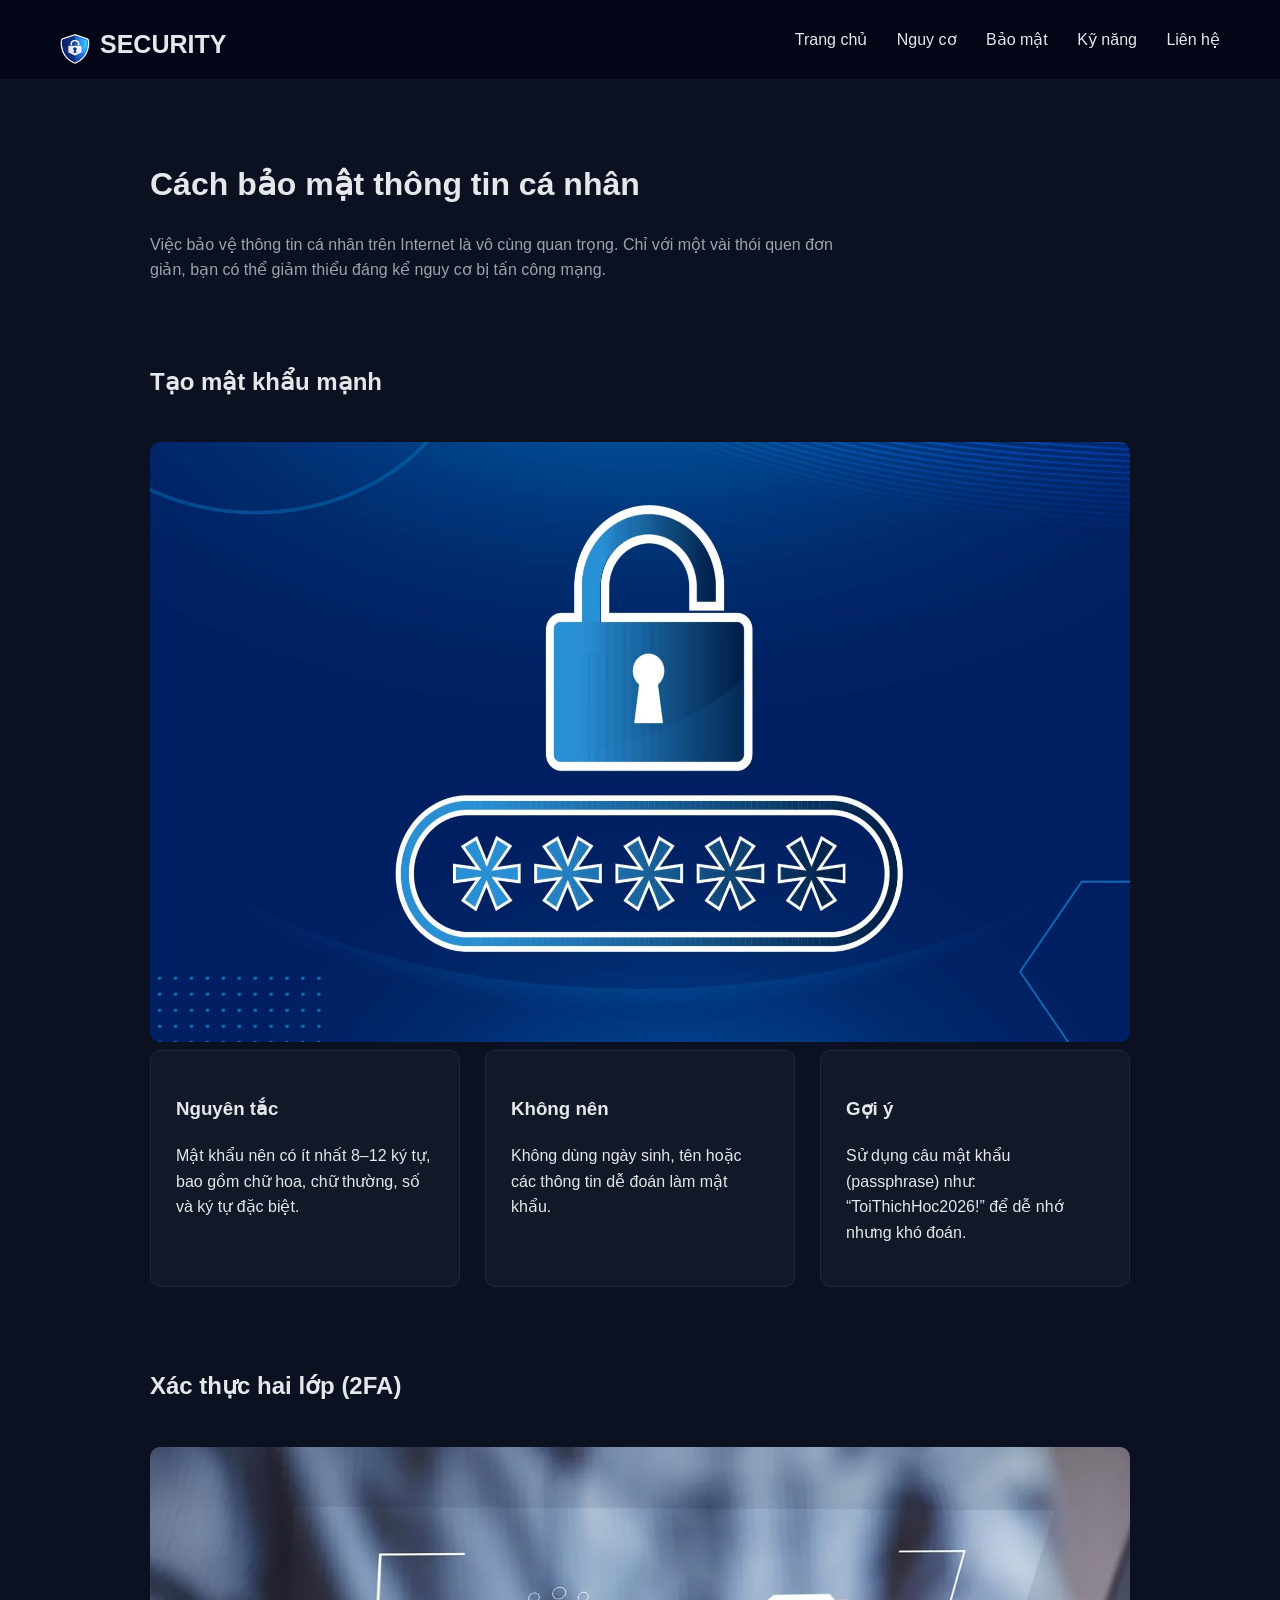
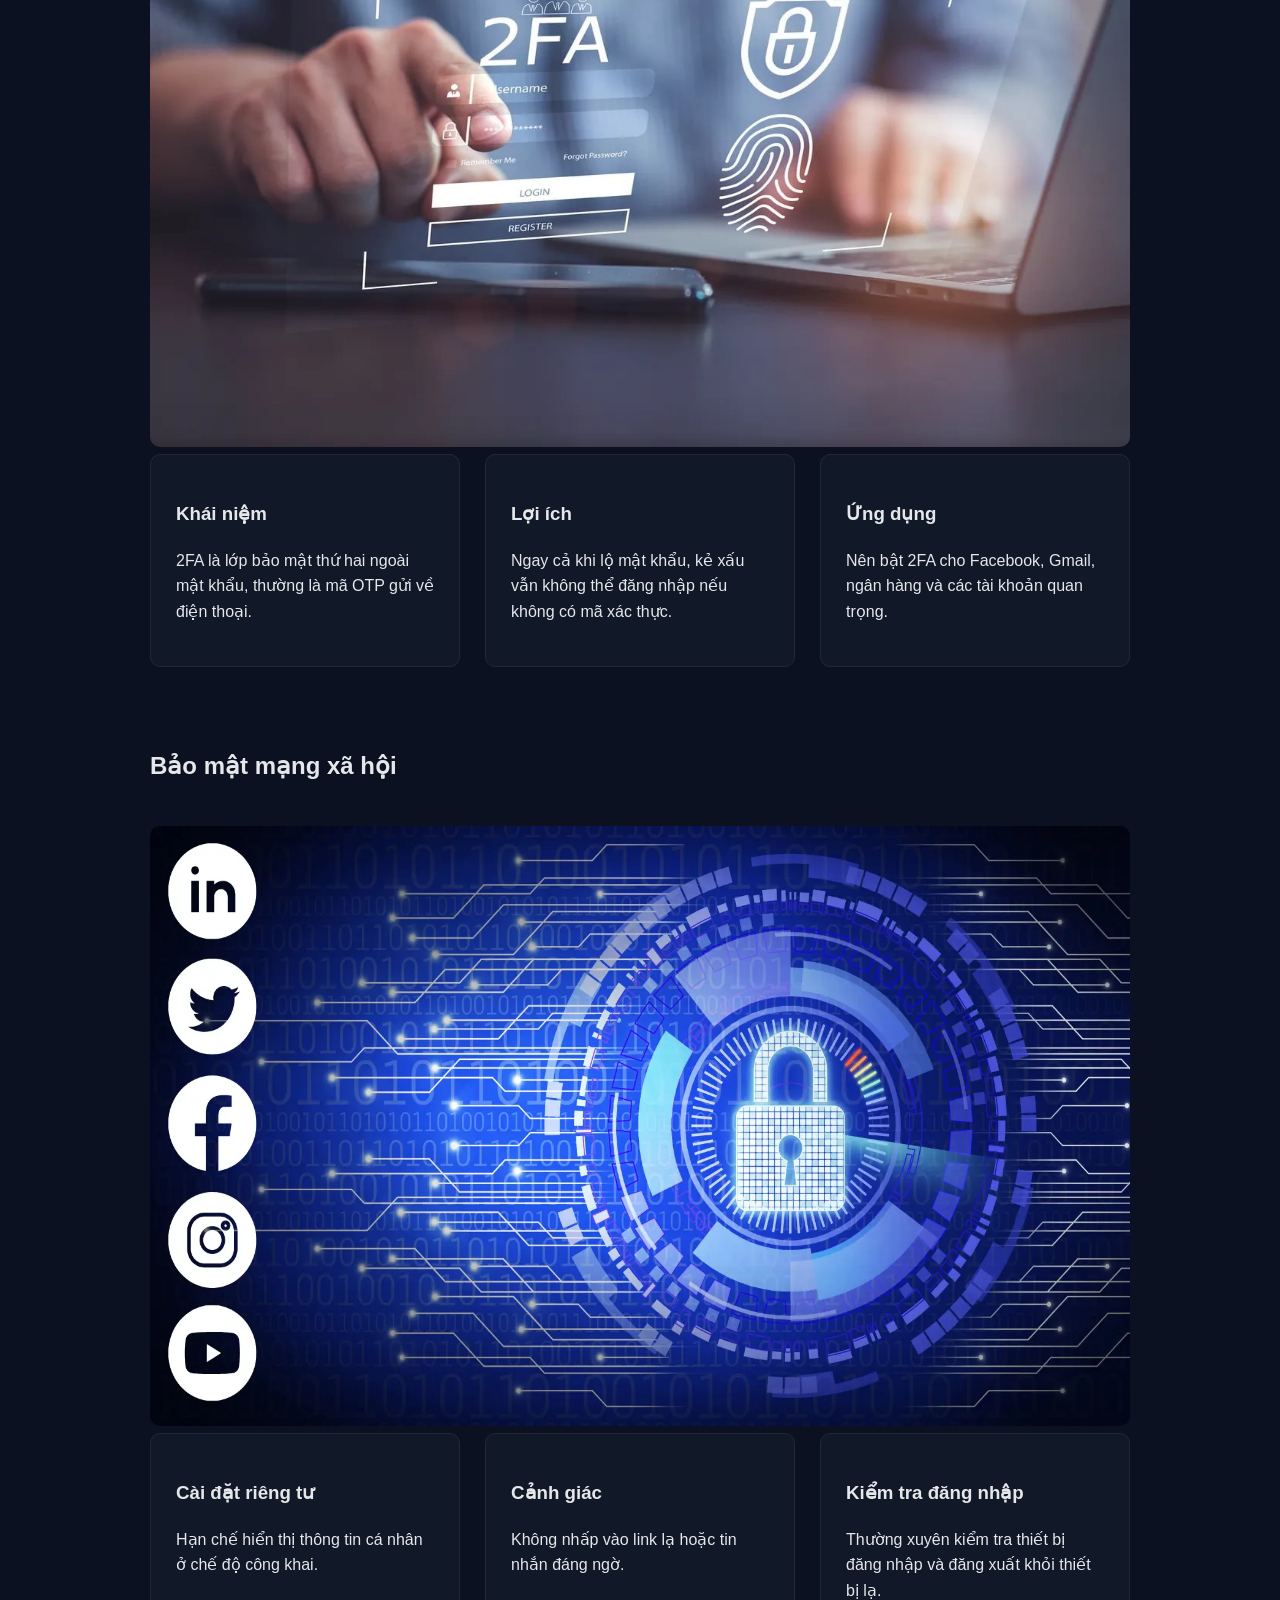
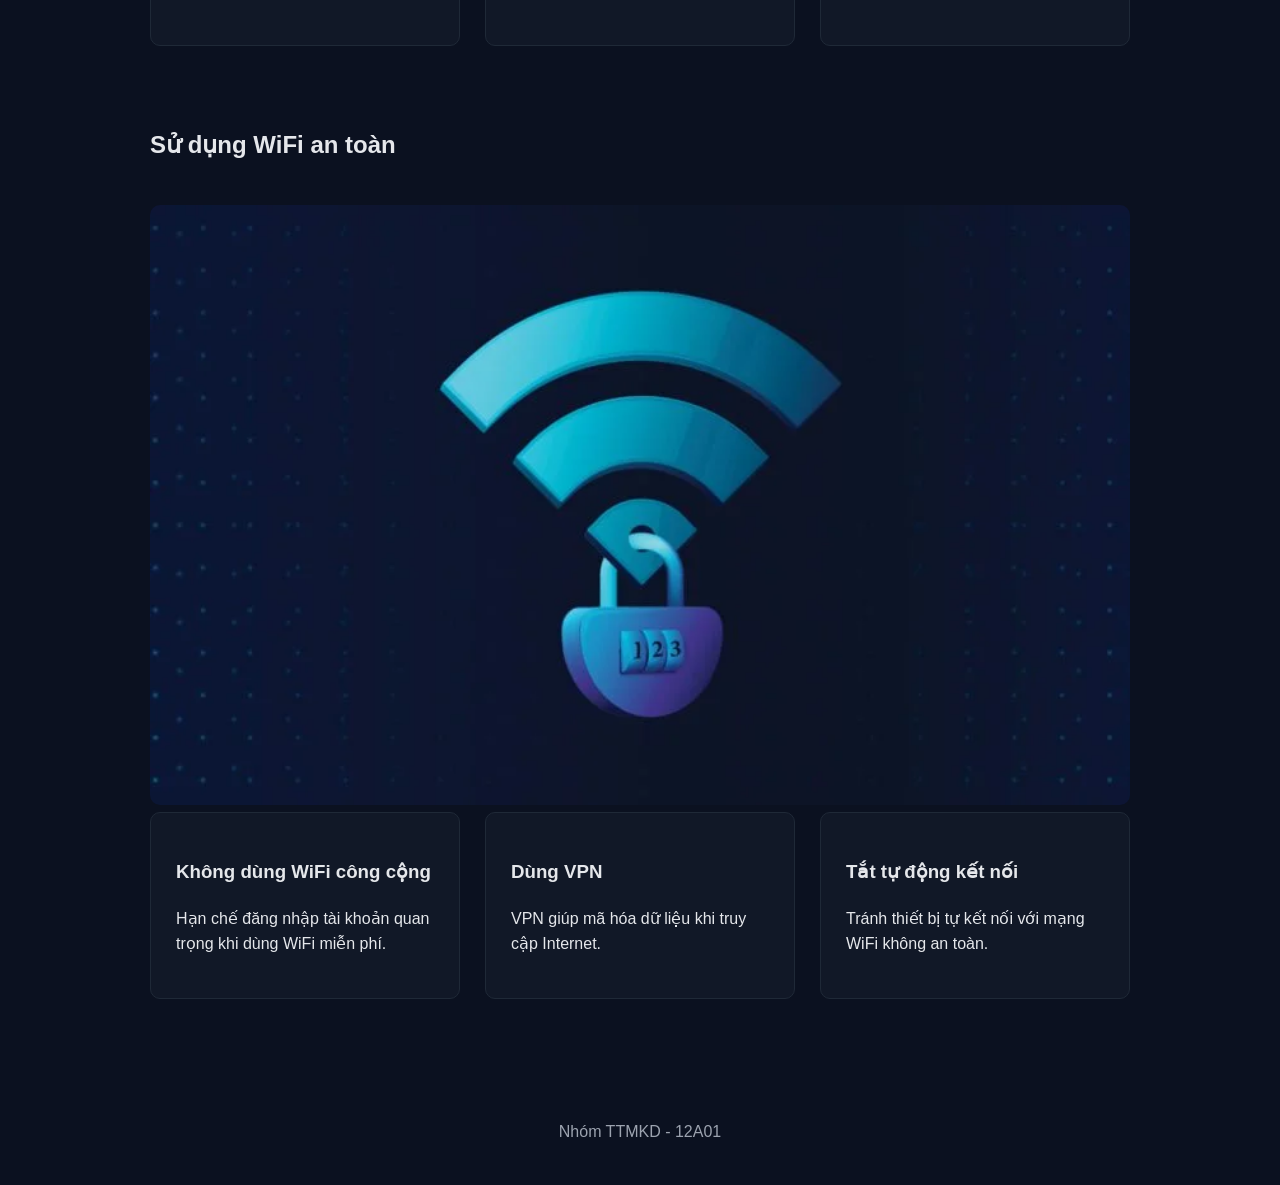
==== baomat.html @ 23eba14c "Update baomat.html" ====
<!DOCTYPE html>
<html lang="vi">
<head>
<meta charset="UTF-8">
<title>Bảo mật thông tin</title>
<link rel="stylesheet" href="style.css">
<link rel="icon" href="logo.png">
<meta name="viewport" content="width=device-width, initial-scale=1.0">
</head>

<body>

<nav>
<div class="logo">
  <img src="logo.png">
  <span>SECURITY</span>
</div>

<div class="menu">
<a href="index.html">Trang chủ</a>
<a href="nguyco.html">Nguy cơ</a>
<a href="baomat.html">Bảo mật</a>
<a href="kynang.html">Kỹ năng</a>
<a href="lienhe.html">Liên hệ</a>
</div>
</nav>

<div class="section">

<h1>Cách bảo mật thông tin cá nhân</h1>

<p style="color:var(--muted); max-width:700px;">
Việc bảo vệ thông tin cá nhân trên Internet là vô cùng quan trọng. 
Chỉ với một vài thói quen đơn giản, bạn có thể giảm thiểu đáng kể nguy cơ bị tấn công mạng.
</p>


</div>

<!-- MẬT KHẨU -->
<div class="section">

<h2>Tạo mật khẩu mạnh</h2>

<img src="strongpass.jpg" alt="strongpass">

<div class="grid">

<div class="card">
<h3>Nguyên tắc</h3>
<p>
Mật khẩu nên có ít nhất 8–12 ký tự, bao gồm chữ hoa, chữ thường, số và ký tự đặc biệt.
</p>
</div>

<div class="card">
<h3>Không nên</h3>
<p>
Không dùng ngày sinh, tên hoặc các thông tin dễ đoán làm mật khẩu.
</p>
</div>

<div class="card">
<h3>Gợi ý</h3>
<p>
Sử dụng câu mật khẩu (passphrase) như: “ToiThichHoc2026!” để dễ nhớ nhưng khó đoán.
</p>
</div>

</div>
</div>

<!-- 2FA -->
<div class="section">

<h2>Xác thực hai lớp (2FA)</h2>

<img src="2FA.webp">

<div class="grid">

<div class="card">
<h3>Khái niệm</h3>
<p>
2FA là lớp bảo mật thứ hai ngoài mật khẩu, thường là mã OTP gửi về điện thoại.
</p>
</div>

<div class="card">
<h3>Lợi ích</h3>
<p>
Ngay cả khi lộ mật khẩu, kẻ xấu vẫn không thể đăng nhập nếu không có mã xác thực.
</p>
</div>

<div class="card">
<h3>Ứng dụng</h3>
<p>
Nên bật 2FA cho Facebook, Gmail, ngân hàng và các tài khoản quan trọng.
</p>
</div>

</div>
</div>

<!-- MXH -->
<div class="section">

<h2>Bảo mật mạng xã hội</h2>

<img src="socialsecure.webp">

<div class="grid">

<div class="card">
<h3>Cài đặt riêng tư</h3>
<p>
Hạn chế hiển thị thông tin cá nhân ở chế độ công khai.
</p>
</div>

<div class="card">
<h3>Cảnh giác</h3>
<p>
Không nhấp vào link lạ hoặc tin nhắn đáng ngờ.
</p>
</div>

<div class="card">
<h3>Kiểm tra đăng nhập</h3>
<p>
Thường xuyên kiểm tra thiết bị đăng nhập và đăng xuất khỏi thiết bị lạ.
</p>
</div>

</div>
</div>

<!-- WIFI -->
<div class="section">

<h2>Sử dụng WiFi an toàn</h2>

<img src="safewifi.webp">

<div class="grid">

<div class="card">
<h3>Không dùng WiFi công cộng</h3>
<p>
Hạn chế đăng nhập tài khoản quan trọng khi dùng WiFi miễn phí.
</p>
</div>

<div class="card">
<h3>Dùng VPN</h3>
<p>
VPN giúp mã hóa dữ liệu khi truy cập Internet.
</p>
</div>

<div class="card">
<h3>Tắt tự động kết nối</h3>
<p>
Tránh thiết bị tự kết nối với mạng WiFi không an toàn.
</p>
</div>

</div>
</div>

<footer>
Nhóm TTMKD - 12A01 <br>
</footer>

<script>
const cards = document.querySelectorAll('.card');

window.addEventListener('scroll', ()=>{
  cards.forEach(card=>{
    if(card.getBoundingClientRect().top < window.innerHeight - 80){
      card.classList.add('show');
    }
  });
});
</script>

</body>
</html>
---- style.css ----
:root{
  --primary:#4f46e5;
  --accent:#22d3ee;
  --bg:#0b1120;
  --card:#111827;
  --text:#e5e7eb;
  --muted:#9ca3af;
}

*{box-sizing:border-box}

body{
  margin:0;
  font-family:Inter,Segoe UI,sans-serif;
  background:var(--bg);
  color:var(--text);
  line-height:1.6;
}

/* NAV */
nav{
  display:flex;
  justify-content:space-between;
  padding:20px 60px;
  background:#020617;
}

nav a{
  color:var(--text);
  text-decoration:none;
  margin-left:25px;
  position:relative;
}

/* underline đẹp */
nav a::after{
  content:'';
  position:absolute;
  bottom:-5px;
  left:0;
  width:0;
  height:2px;
  background:var(--accent);
  transition:.3s;
}

nav a:hover::after{
  width:100%;
}

/* HERO */
.hero{
  padding:120px 60px;
  max-width:1100px;
  margin:auto;
}

.hero h1{
  font-size:48px;
}

.hero p{
  color:var(--muted);
  max-width:600px;
}

/* BUTTON */
.btn{
  display:inline-block;
  margin-top:20px;
  padding:12px 24px;
  background:var(--primary);
  border-radius:6px;
  text-decoration:none;
  color:white;
  transition:.3s;
}

.btn:hover{
  background:var(--accent);
}

/* SECTION */
.section{
  max-width:1100px;
  margin:80px auto;
  padding:0 60px;
}

/* GRID */
.grid{
  display:grid;
  grid-template-columns:repeat(auto-fit,minmax(260px,1fr));
  gap:25px;
}

/* CARD */
.card{
  background:var(--card);
  padding:25px;
  border-radius:10px;
  border:1px solid #1f2937;
  transition:.4s;
  opacity:0;
  transform:translateY(30px);
}

.card.show{
  opacity:1;
  transform:translateY(0);
}

.card:hover{
  transform:translateY(-6px);
}

/* IMAGE */
img{
  width:100%;
  border-radius:10px;
  margin-top:21px;
  transition:.4s;
  height:600px;
}

img:hover{
  transform:scale(1.02);
}

/* FOOTER */
footer{
  text-align:center;
  padding:40px;
  color:var(--muted);
}
nav{
  display:flex;
  justify-content:space-between;
  align-items:center;
  padding:14px 60px;
  background:#020617;
}

/* LOGO */
.logo{
  display:flex;
  align-items:flex-end;
  gap:10px;
}

/* FIX LỆCH 100% */
.logo img{
  width:30px;
  height:30px;
  display:block;          /* 🔥 QUAN TRỌNG */
}

/* TEXT */
.logo span{
  font-size:25px;
  font-weight:700;
  line-height:40px;       /* 🔥 BẰNG HEIGHT IMG */
}

/* MENU */
.menu a{
  margin-left:25px;
}
.logo{
  transform:translateY(-1px);
}
video{
  border-radius:12px;
}
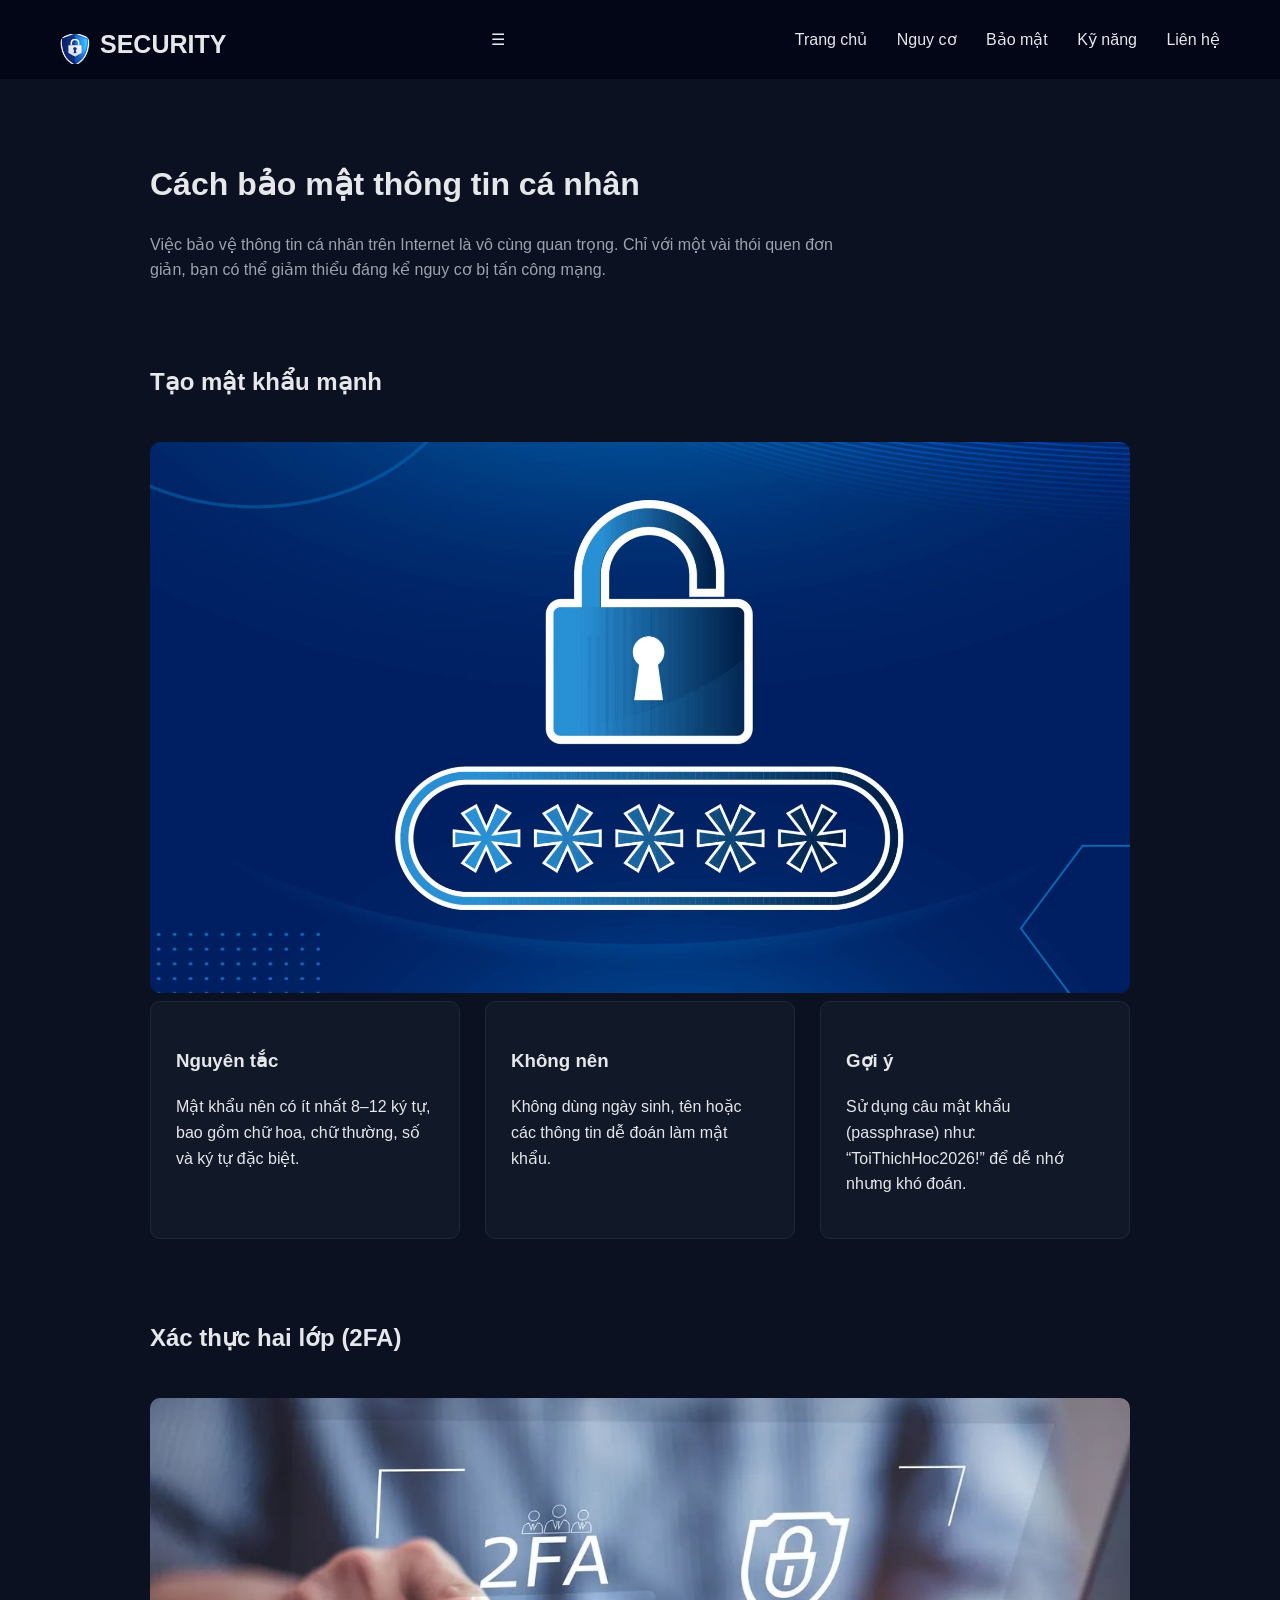
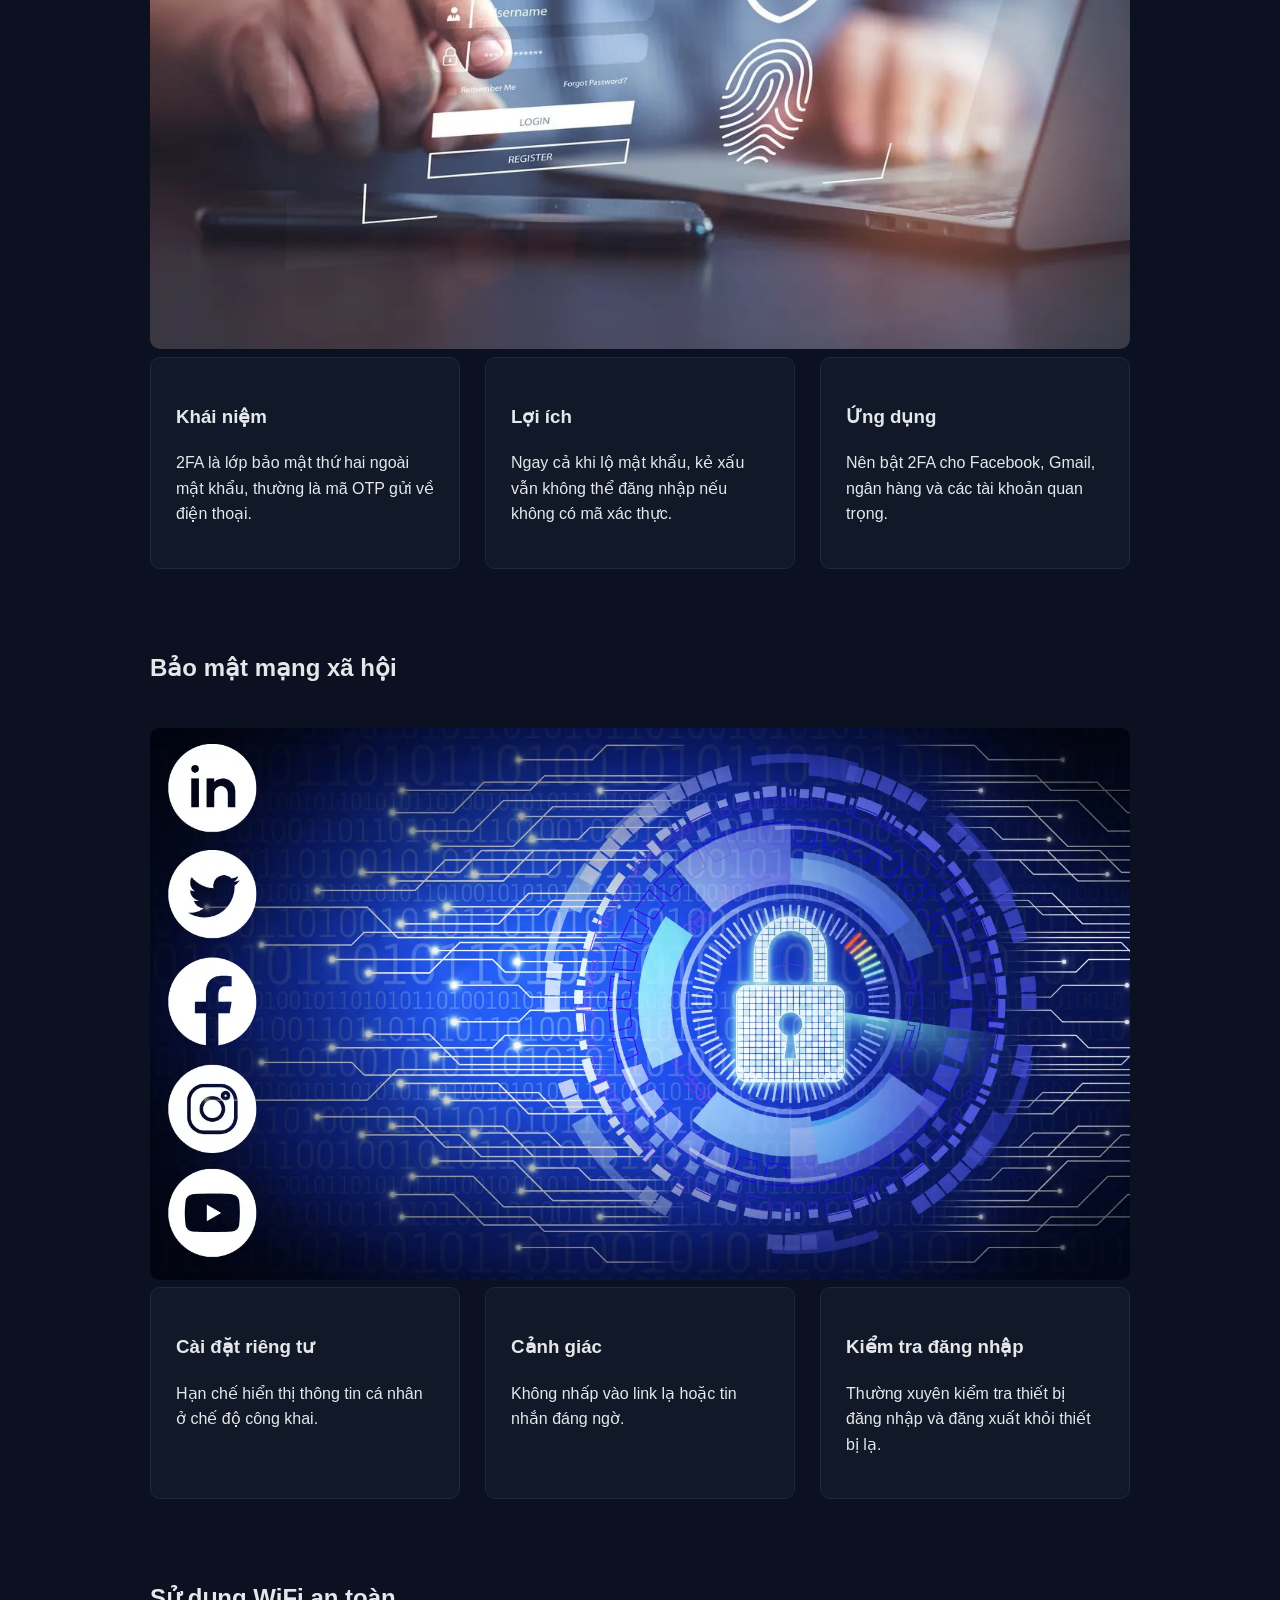
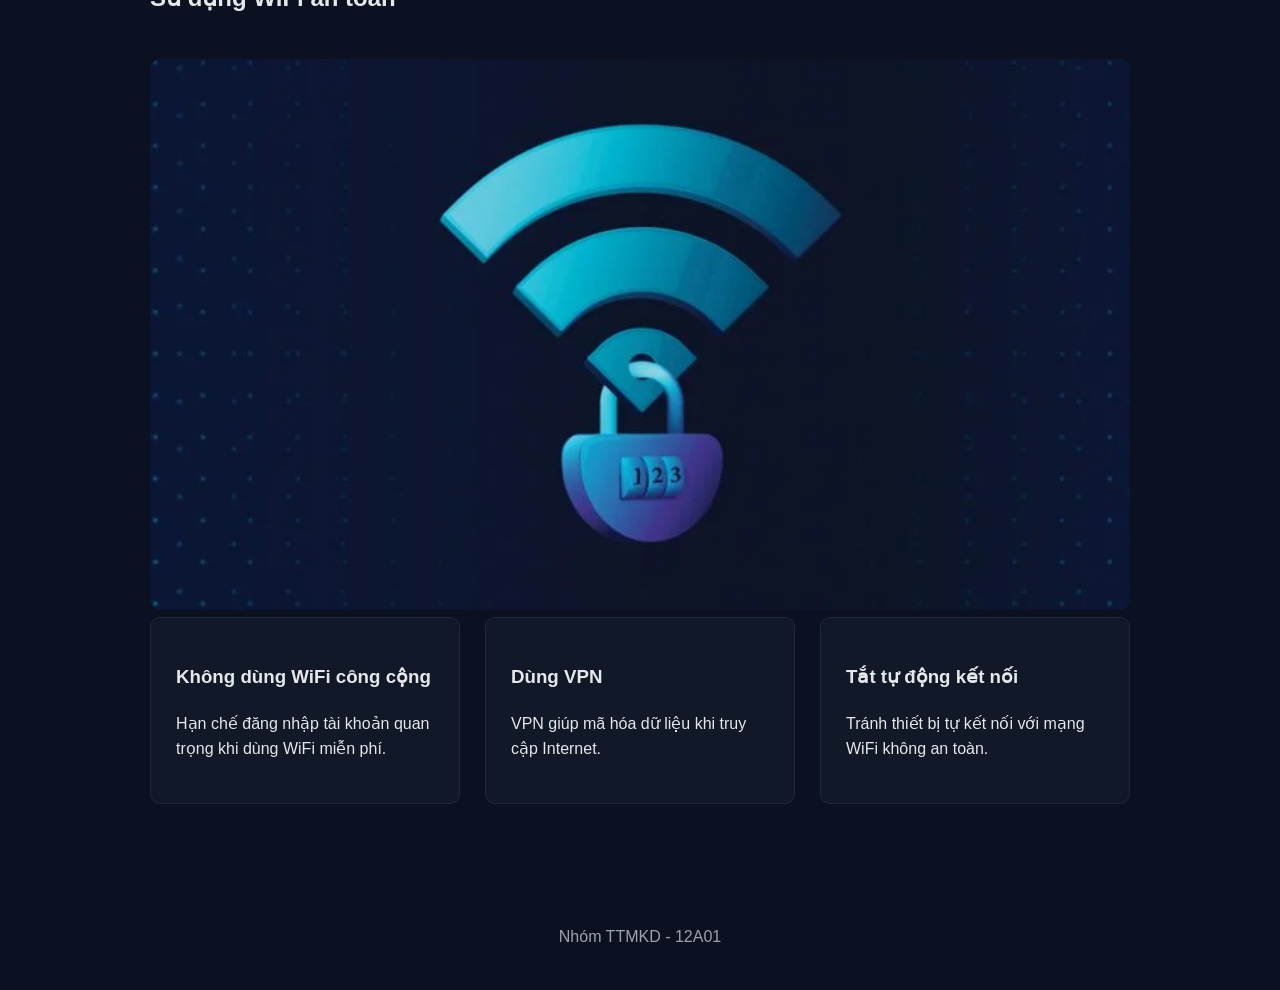
==== commit 4b751753: "Update baomat.html" ====
--- a/baomat.html
+++ b/baomat.html
@@ -16,7 +16,9 @@
   <span>SECURITY</span>
 </div>
 
-<div class="menu">
+<div class="hamburger" onclick="toggleMenu()">☰</div>
+
+<div class="menu" id="menu">
 <a href="index.html">Trang chủ</a>
 <a href="nguyco.html">Nguy cơ</a>
 <a href="baomat.html">Bảo mật</a>
--- a/style.css
+++ b/style.css
@@ -120,7 +120,9 @@
   border-radius:10px;
   margin-top:21px;
   transition:.4s;
-  height:600px;
+  height:auto;
+  object-fit:cover;
+  aspect-ratio:16/9; 
 }
 
 img:hover{
@@ -171,4 +173,53 @@
 }
 video{
   border-radius:12px;
-}+}
+/* ===== MOBILE ===== */
+@media (max-width: 768px){
+ .menu{
+    gap:8px;
+  }
+  nav{
+    flex-direction:column;
+    gap:10px;
+    padding:15px;
+  }
+
+  .menu{
+    display:flex;
+    flex-wrap:wrap;
+    justify-content:center;
+  }
+
+  .menu a{
+    margin:8px;
+    font-size:14px;
+  }
+
+  .hero{
+    padding:60px 20px;
+    text-align:center;
+  }
+
+  .hero h1{
+    font-size: clamp(28px, 5vw, 48px);
+  }
+
+  .section{
+    padding:0 20px;
+    margin:50px auto;
+  }
+
+  .grid{
+    grid-template-columns:1fr;
+  }
+
+  img{
+    height:auto;
+  }
+
+  video{
+    height:auto;
+  }
+}
+
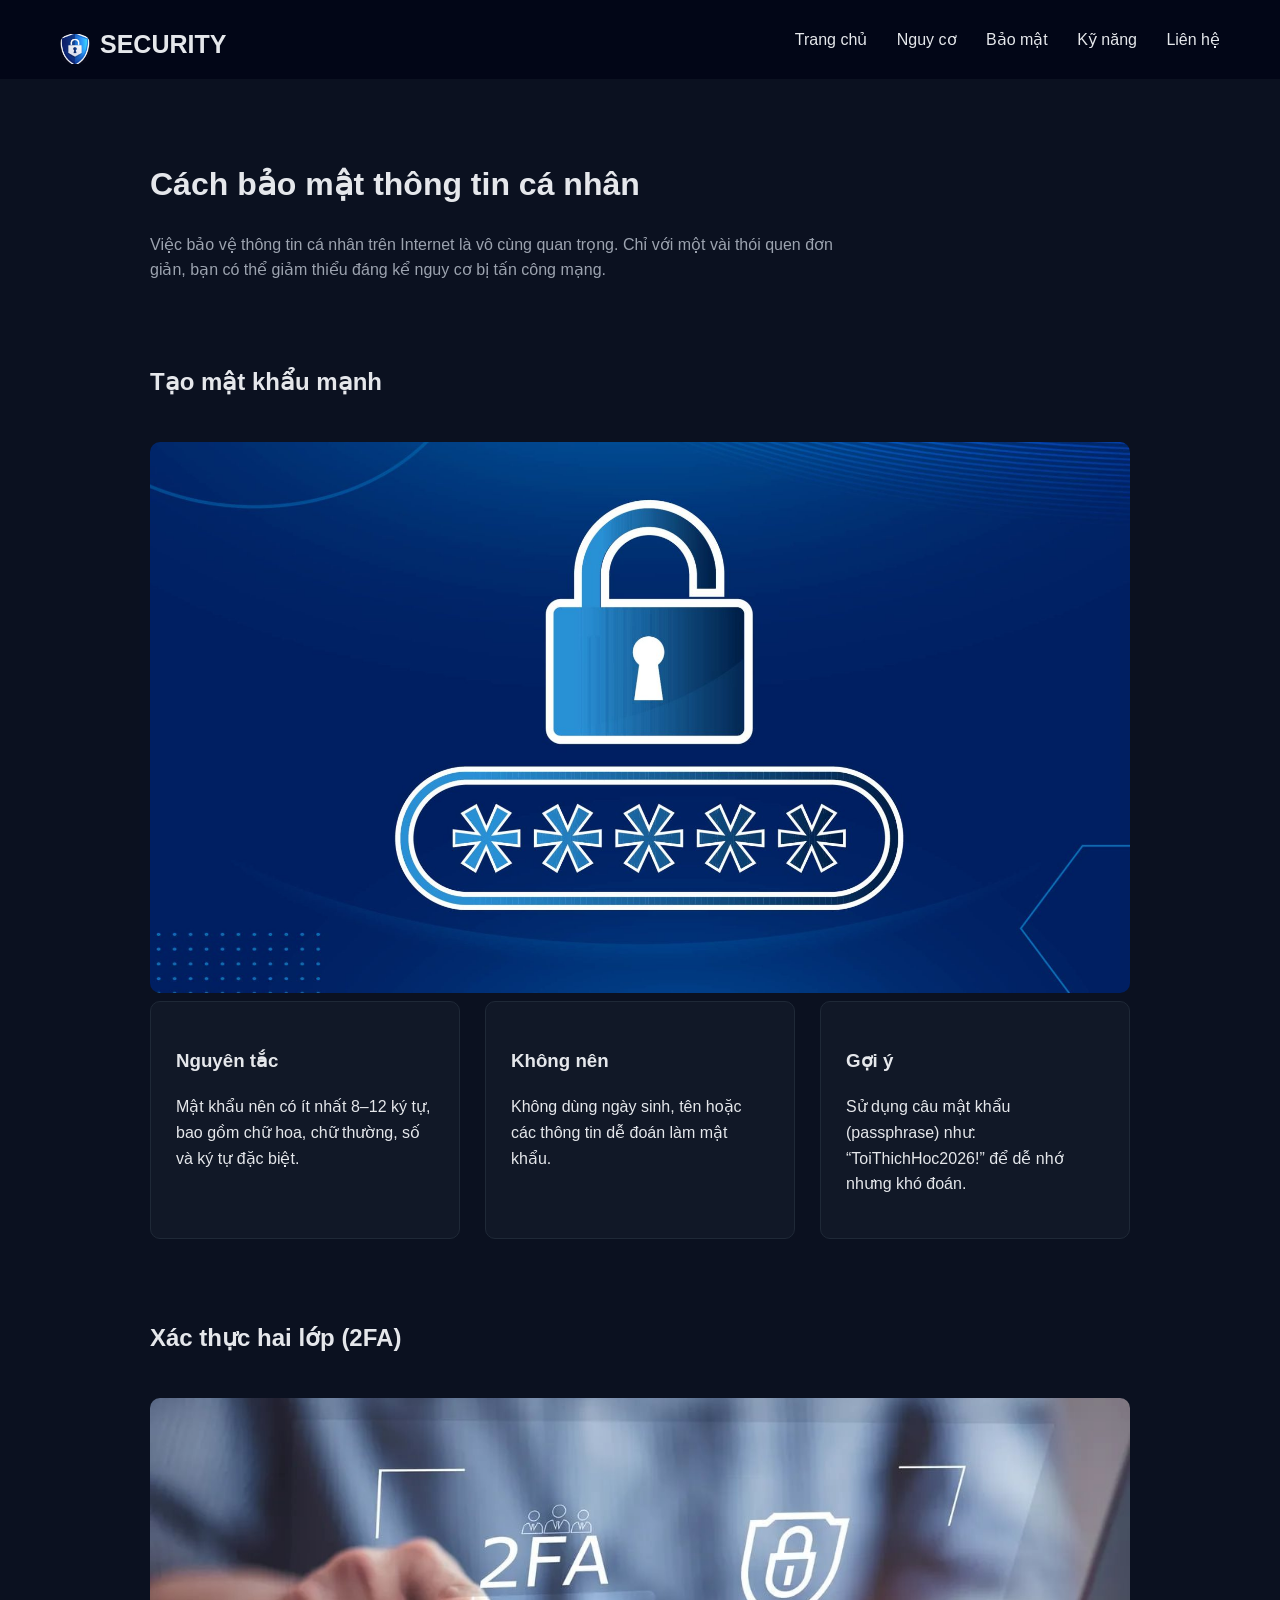
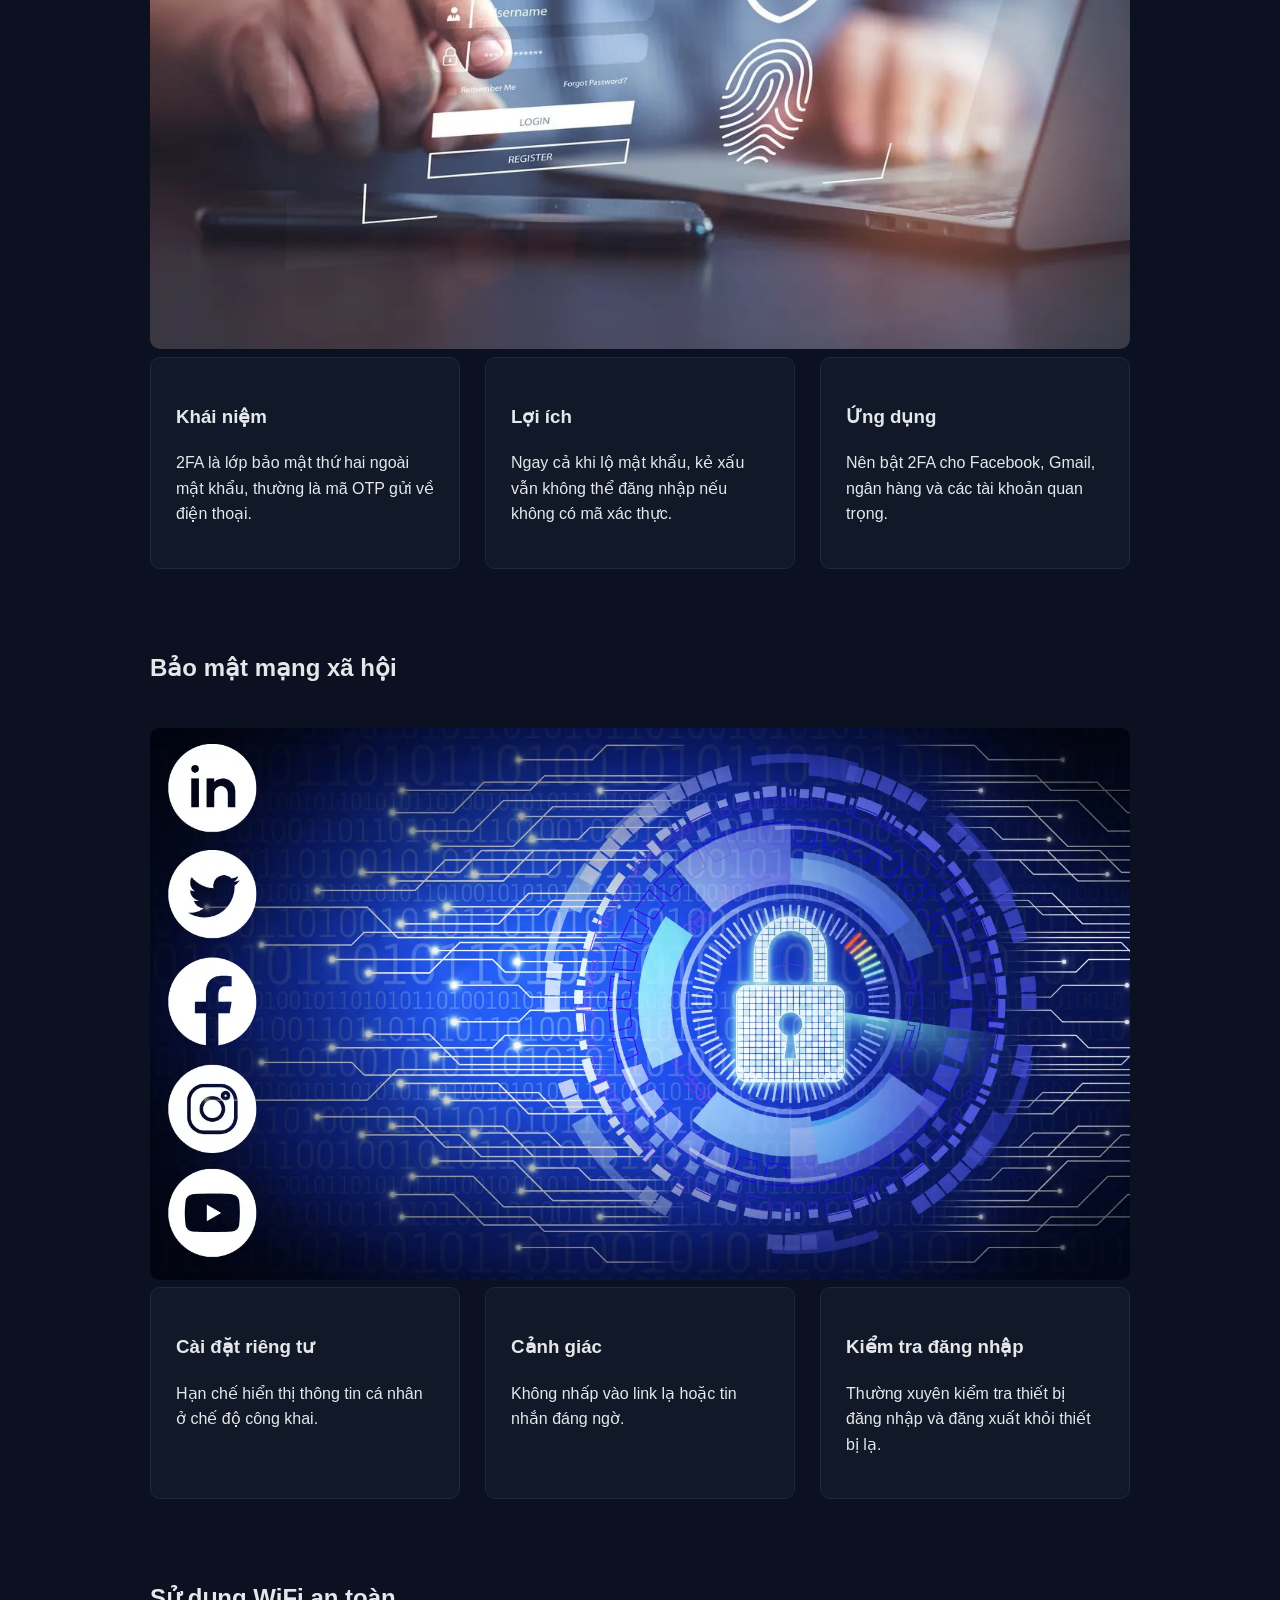
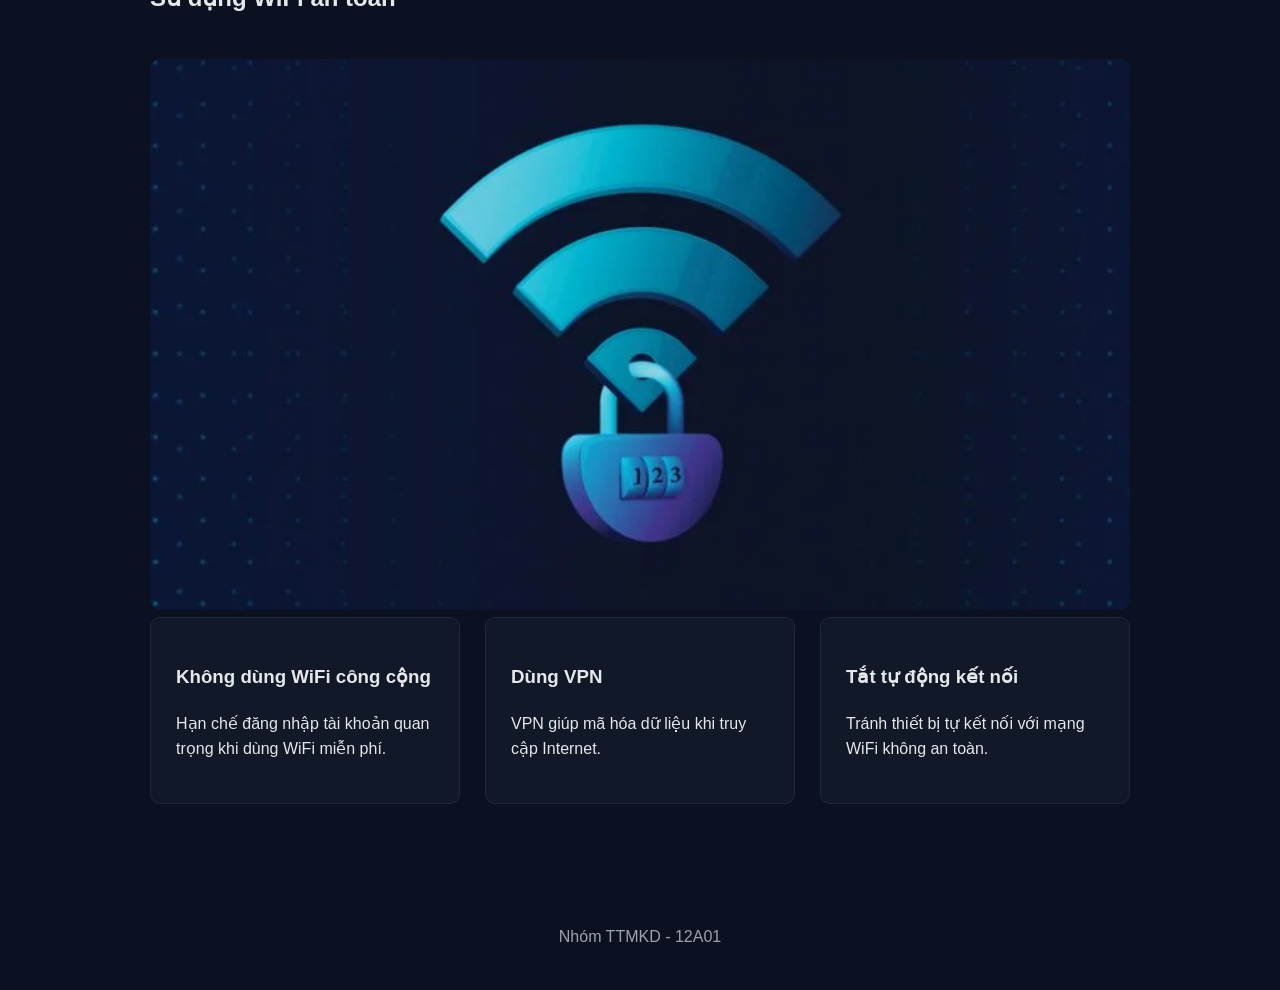
==== commit abb0d91e: "Update baomat.html" ====
--- a/baomat.html
+++ b/baomat.html
@@ -186,6 +186,10 @@
   });
 });
 </script>
-
+<script>
+function toggleMenu(){
+  document.getElementById("menu").classList.toggle("active");
+}
+</script>
 </body>
 </html>
--- a/style.css
+++ b/style.css
@@ -222,4 +222,43 @@
     height:auto;
   }
 }
-
+/* HAMBURGER */
+.hamburger{
+  display:none;
+  font-size:24px;
+  cursor:pointer;
+}
+
+/* MOBILE */
+@media (max-width:768px){
+
+  nav{
+    flex-direction:row;
+    justify-content:space-between;
+    align-items:center;
+  }
+
+  .hamburger{
+    display:block;
+  }
+
+  .menu{
+    position:absolute;
+    top:70px;
+    right:20px;
+    background:var(--card);
+    border-radius:10px;
+    padding:15px;
+    display:none;
+    flex-direction:column;
+    width:200px;
+  }
+
+  .menu a{
+    margin:10px 0;
+  }
+
+  .menu.active{
+    display:flex;
+  }
+}
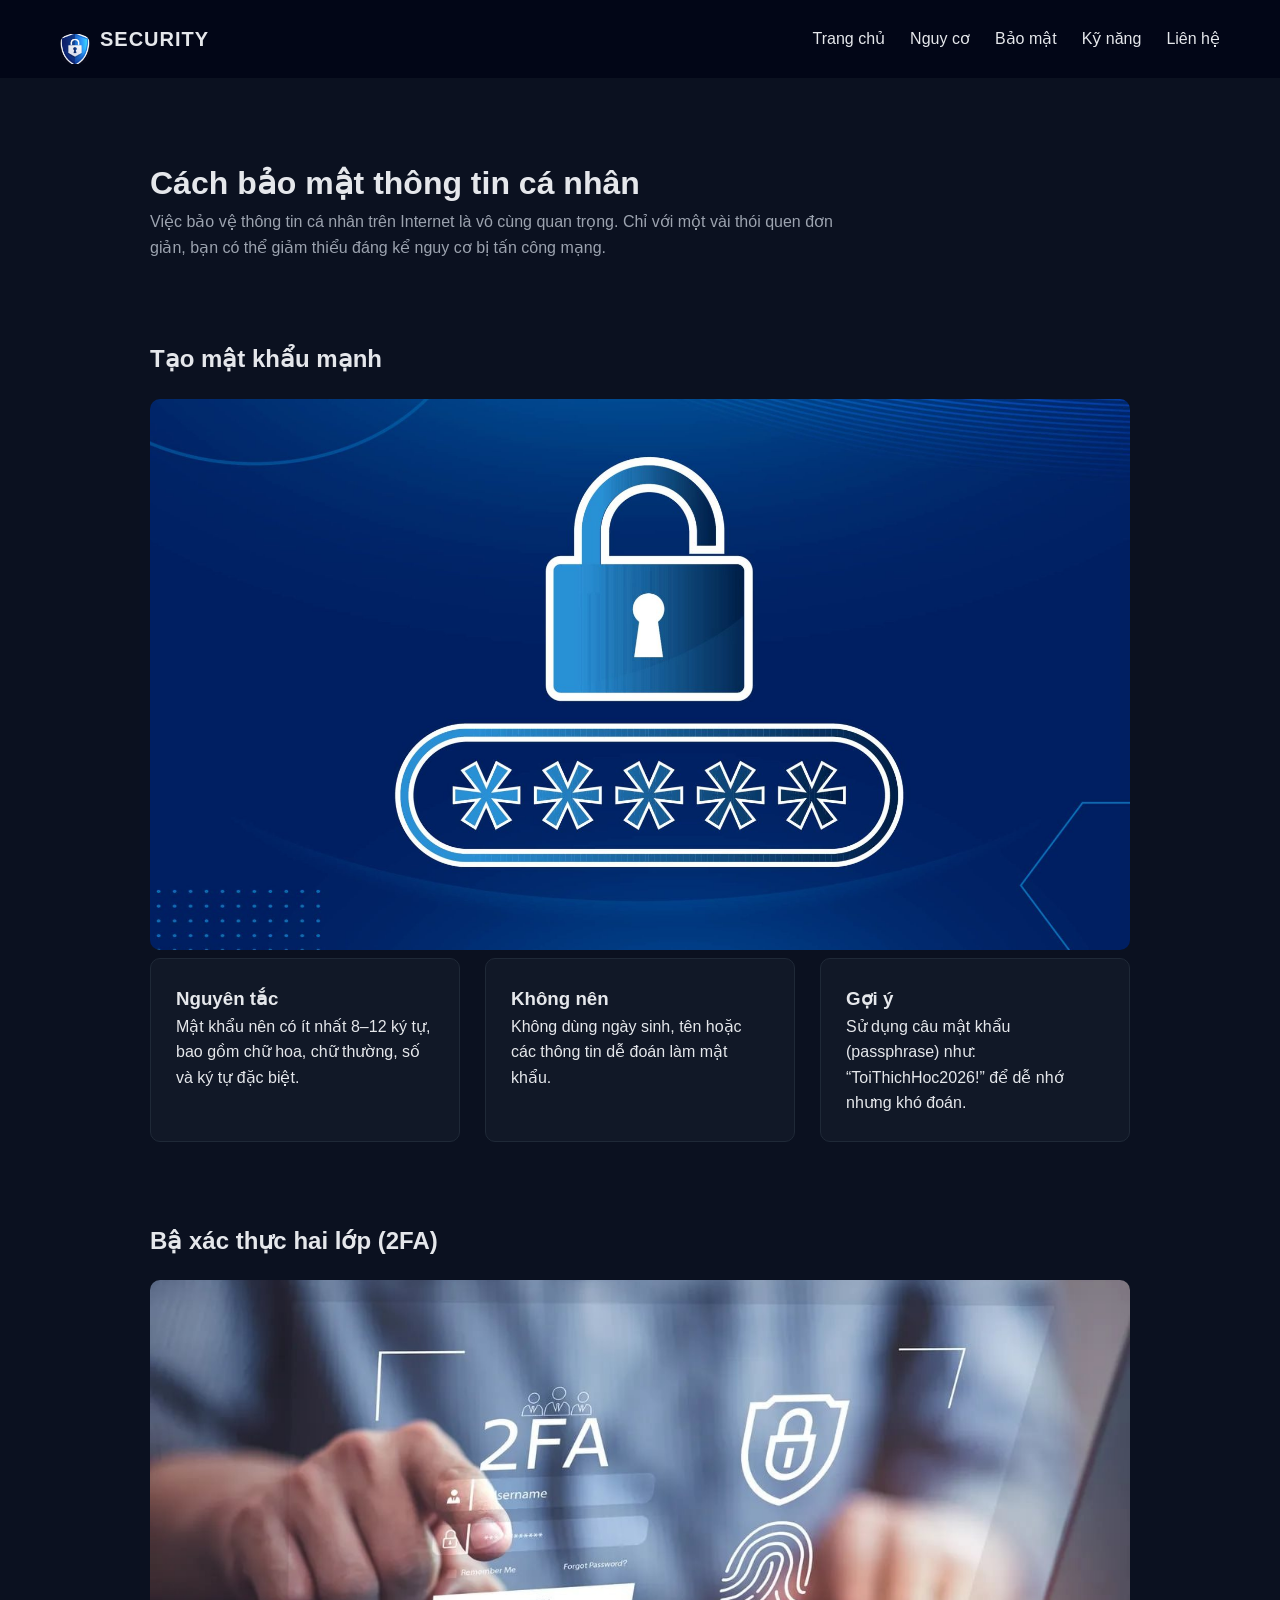
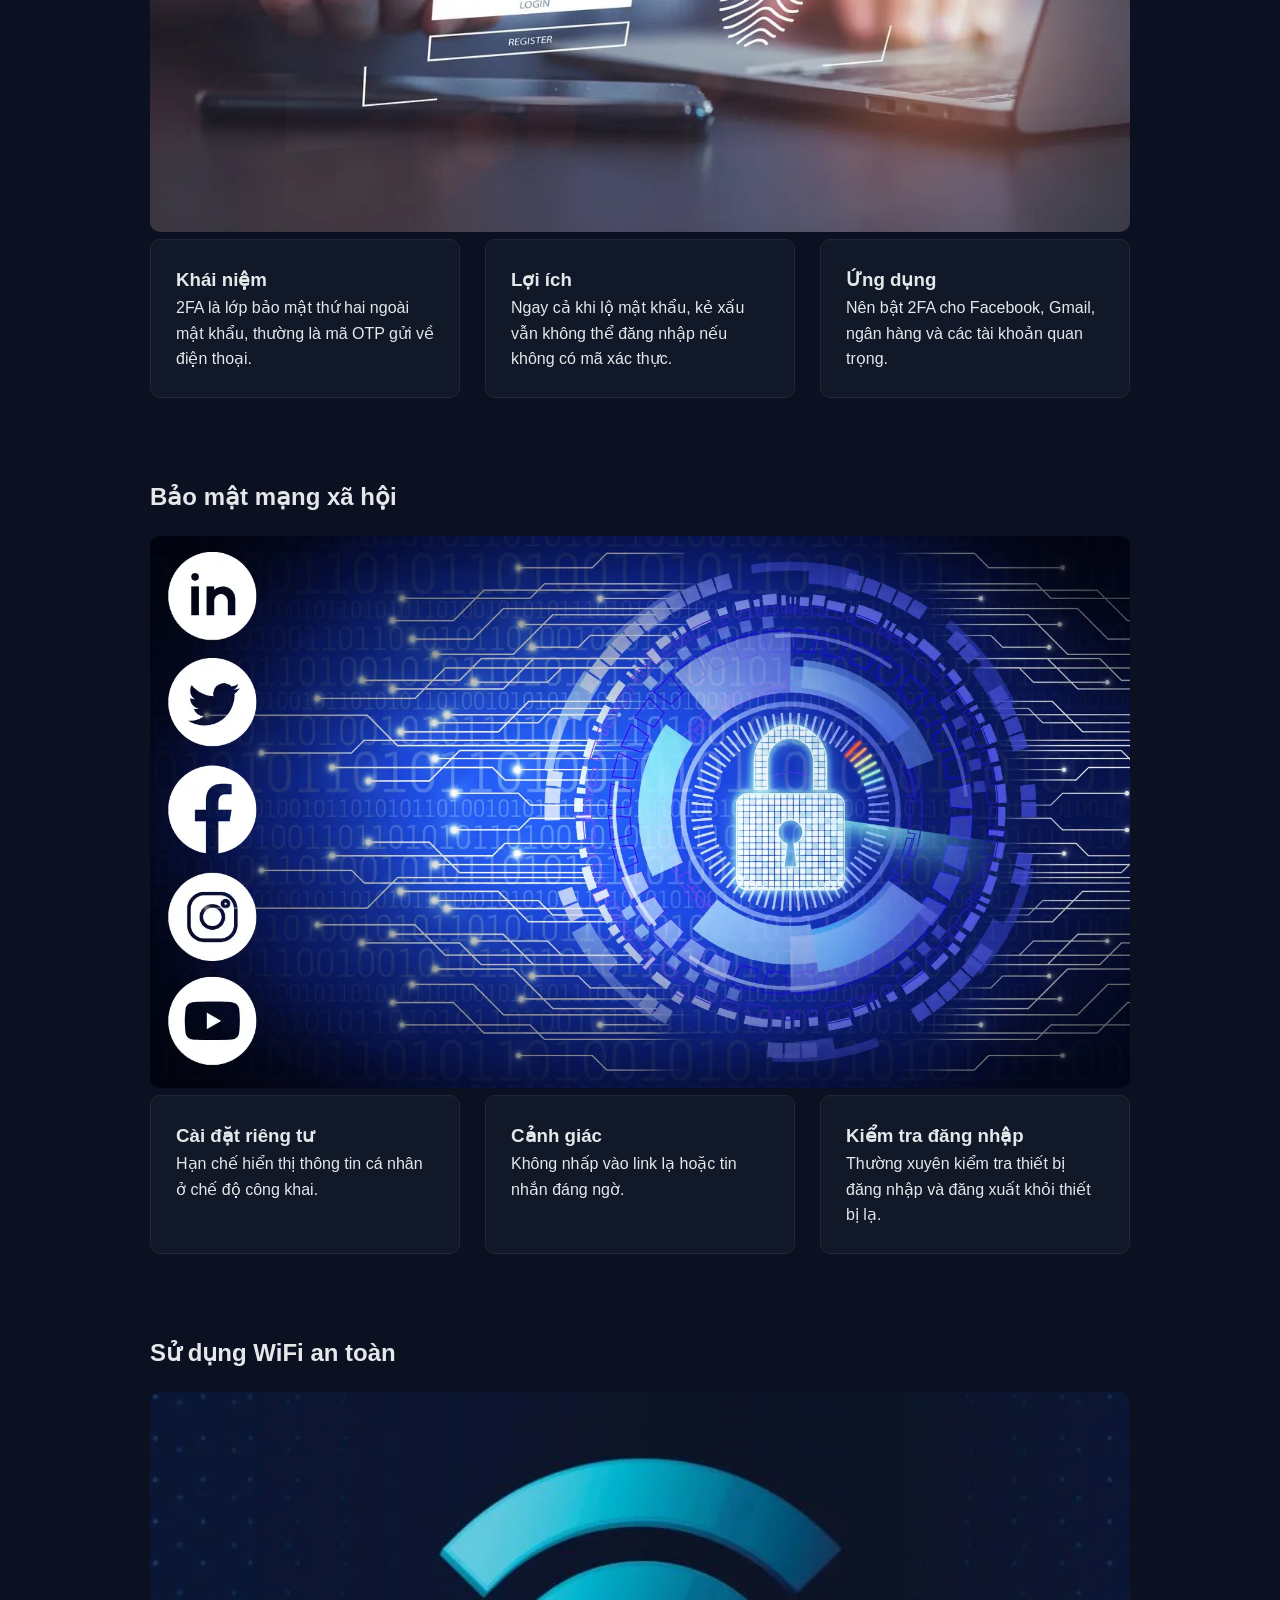
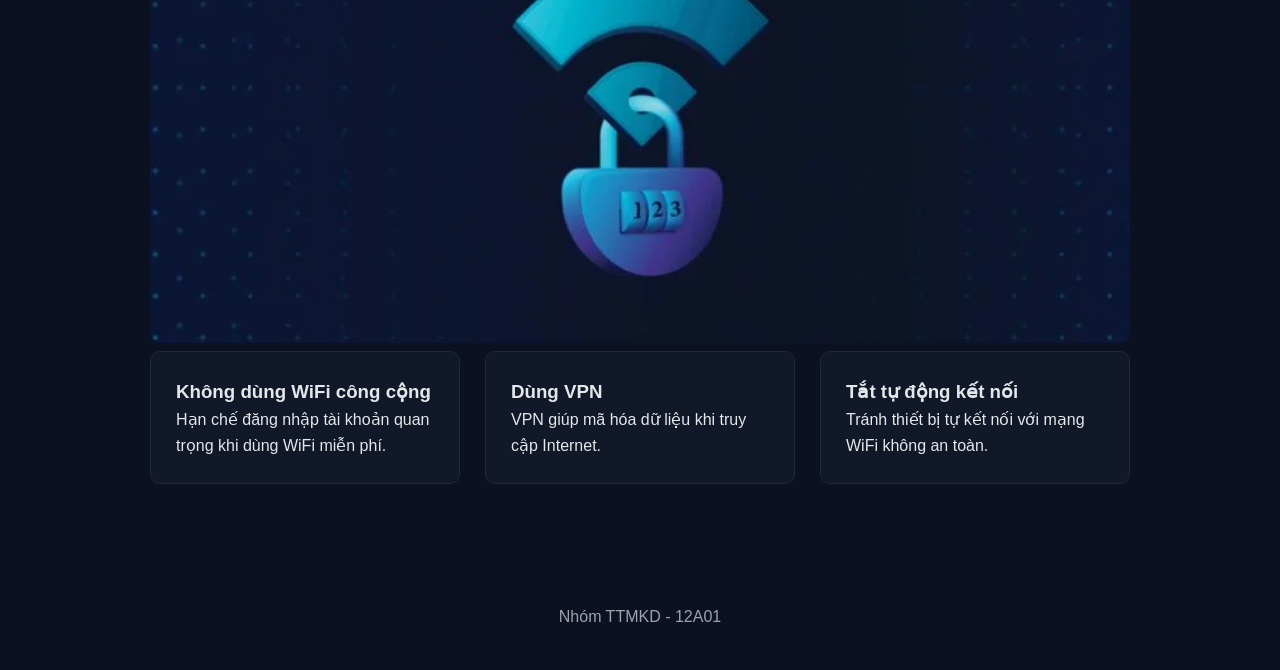
==== commit f216fd99: "Update baomat.html" ====
--- a/baomat.html
+++ b/baomat.html
@@ -75,7 +75,7 @@
 <!-- 2FA -->
 <div class="section">
 
-<h2>Xác thực hai lớp (2FA)</h2>
+<h2>Bậ xác thực hai lớp (2FA)</h2>
 
 <img src="2FA.webp">
 
@@ -185,8 +185,6 @@
     }
   });
 });
-</script>
-<script>
 function toggleMenu(){
   document.getElementById("menu").classList.toggle("active");
 }
--- a/style.css
+++ b/style.css
@@ -7,22 +7,27 @@
   --muted:#9ca3af;
 }
 
-*{box-sizing:border-box}
+*{
+  box-sizing:border-box;
+  margin:0;
+  padding:0;
+}
 
 body{
-  margin:0;
   font-family:Inter,Segoe UI,sans-serif;
   background:var(--bg);
   color:var(--text);
   line-height:1.6;
 }
 
-/* NAV */
+/* ===== NAV ===== */
 nav{
   display:flex;
   justify-content:space-between;
-  padding:20px 60px;
+  align-items:center;
+  padding:14px 60px;
   background:#020617;
+  position:relative;
 }
 
 nav a{
@@ -32,7 +37,7 @@
   position:relative;
 }
 
-/* underline đẹp */
+/* underline hover */
 nav a::after{
   content:'';
   position:absolute;
@@ -48,7 +53,38 @@
   width:100%;
 }
 
-/* HERO */
+/* LOGO */
+.logo{
+  display:flex;
+  align-items:center;
+  gap:10px;
+}
+
+.logo img{
+  width:30px;
+  height:30px;
+  display:block;
+}
+
+.logo span{
+  font-size:20px;
+  font-weight:700;
+  letter-spacing:1px;
+}
+
+/* MENU */
+.menu{
+  display:flex;
+}
+
+/* HAMBURGER */
+.hamburger{
+  display:none;
+  font-size:24px;
+  cursor:pointer;
+}
+
+/* ===== HERO ===== */
 .hero{
   padding:120px 60px;
   max-width:1100px;
@@ -80,7 +116,7 @@
   background:var(--accent);
 }
 
-/* SECTION */
+/* ===== SECTION ===== */
 .section{
   max-width:1100px;
   margin:80px auto;
@@ -117,16 +153,21 @@
 /* IMAGE */
 img{
   width:100%;
+  aspect-ratio:16/9;
+  object-fit:cover;
   border-radius:10px;
-  margin-top:21px;
+  margin-top:20px;
   transition:.4s;
-  height:auto;
-  object-fit:cover;
-  aspect-ratio:16/9; 
 }
 
 img:hover{
   transform:scale(1.02);
+}
+
+/* VIDEO */
+video{
+  width:100%;
+  border-radius:12px;
 }
 
 /* FOOTER */
@@ -135,107 +176,11 @@
   padding:40px;
   color:var(--muted);
 }
-nav{
-  display:flex;
-  justify-content:space-between;
-  align-items:center;
-  padding:14px 60px;
-  background:#020617;
-}
-
-/* LOGO */
-.logo{
-  display:flex;
-  align-items:flex-end;
-  gap:10px;
-}
-
-/* FIX LỆCH 100% */
-.logo img{
-  width:30px;
-  height:30px;
-  display:block;          /* 🔥 QUAN TRỌNG */
-}
-
-/* TEXT */
-.logo span{
-  font-size:25px;
-  font-weight:700;
-  line-height:40px;       /* 🔥 BẰNG HEIGHT IMG */
-}
-
-/* MENU */
-.menu a{
-  margin-left:25px;
-}
-.logo{
-  transform:translateY(-1px);
-}
-video{
-  border-radius:12px;
-}
 /* ===== MOBILE ===== */
-@media (max-width: 768px){
- .menu{
-    gap:8px;
-  }
+@media (max-width:768px){
+
   nav{
-    flex-direction:column;
-    gap:10px;
     padding:15px;
-  }
-
-  .menu{
-    display:flex;
-    flex-wrap:wrap;
-    justify-content:center;
-  }
-
-  .menu a{
-    margin:8px;
-    font-size:14px;
-  }
-
-  .hero{
-    padding:60px 20px;
-    text-align:center;
-  }
-
-  .hero h1{
-    font-size: clamp(28px, 5vw, 48px);
-  }
-
-  .section{
-    padding:0 20px;
-    margin:50px auto;
-  }
-
-  .grid{
-    grid-template-columns:1fr;
-  }
-
-  img{
-    height:auto;
-  }
-
-  video{
-    height:auto;
-  }
-}
-/* HAMBURGER */
-.hamburger{
-  display:none;
-  font-size:24px;
-  cursor:pointer;
-}
-
-/* MOBILE */
-@media (max-width:768px){
-
-  nav{
-    flex-direction:row;
-    justify-content:space-between;
-    align-items:center;
   }
 
   .hamburger{
@@ -244,8 +189,8 @@
 
   .menu{
     position:absolute;
-    top:70px;
-    right:20px;
+    top:60px;
+    right:15px;
     background:var(--card);
     border-radius:10px;
     padding:15px;
@@ -256,9 +201,33 @@
 
   .menu a{
     margin:10px 0;
+    font-size:14px;
   }
 
   .menu.active{
     display:flex;
   }
-}
+
+  .hero{
+    padding:60px 20px;
+    text-align:center;
+  }
+
+  .hero h1{
+    font-size:clamp(28px,5vw,48px);
+  }
+
+  .section{
+    padding:0 20px;
+    margin:50px auto;
+  }
+
+  .grid{
+    grid-template-columns:1fr;
+  }
+}
+@media (min-width:769px){
+  .hamburger{
+    display:none;
+  }
+}
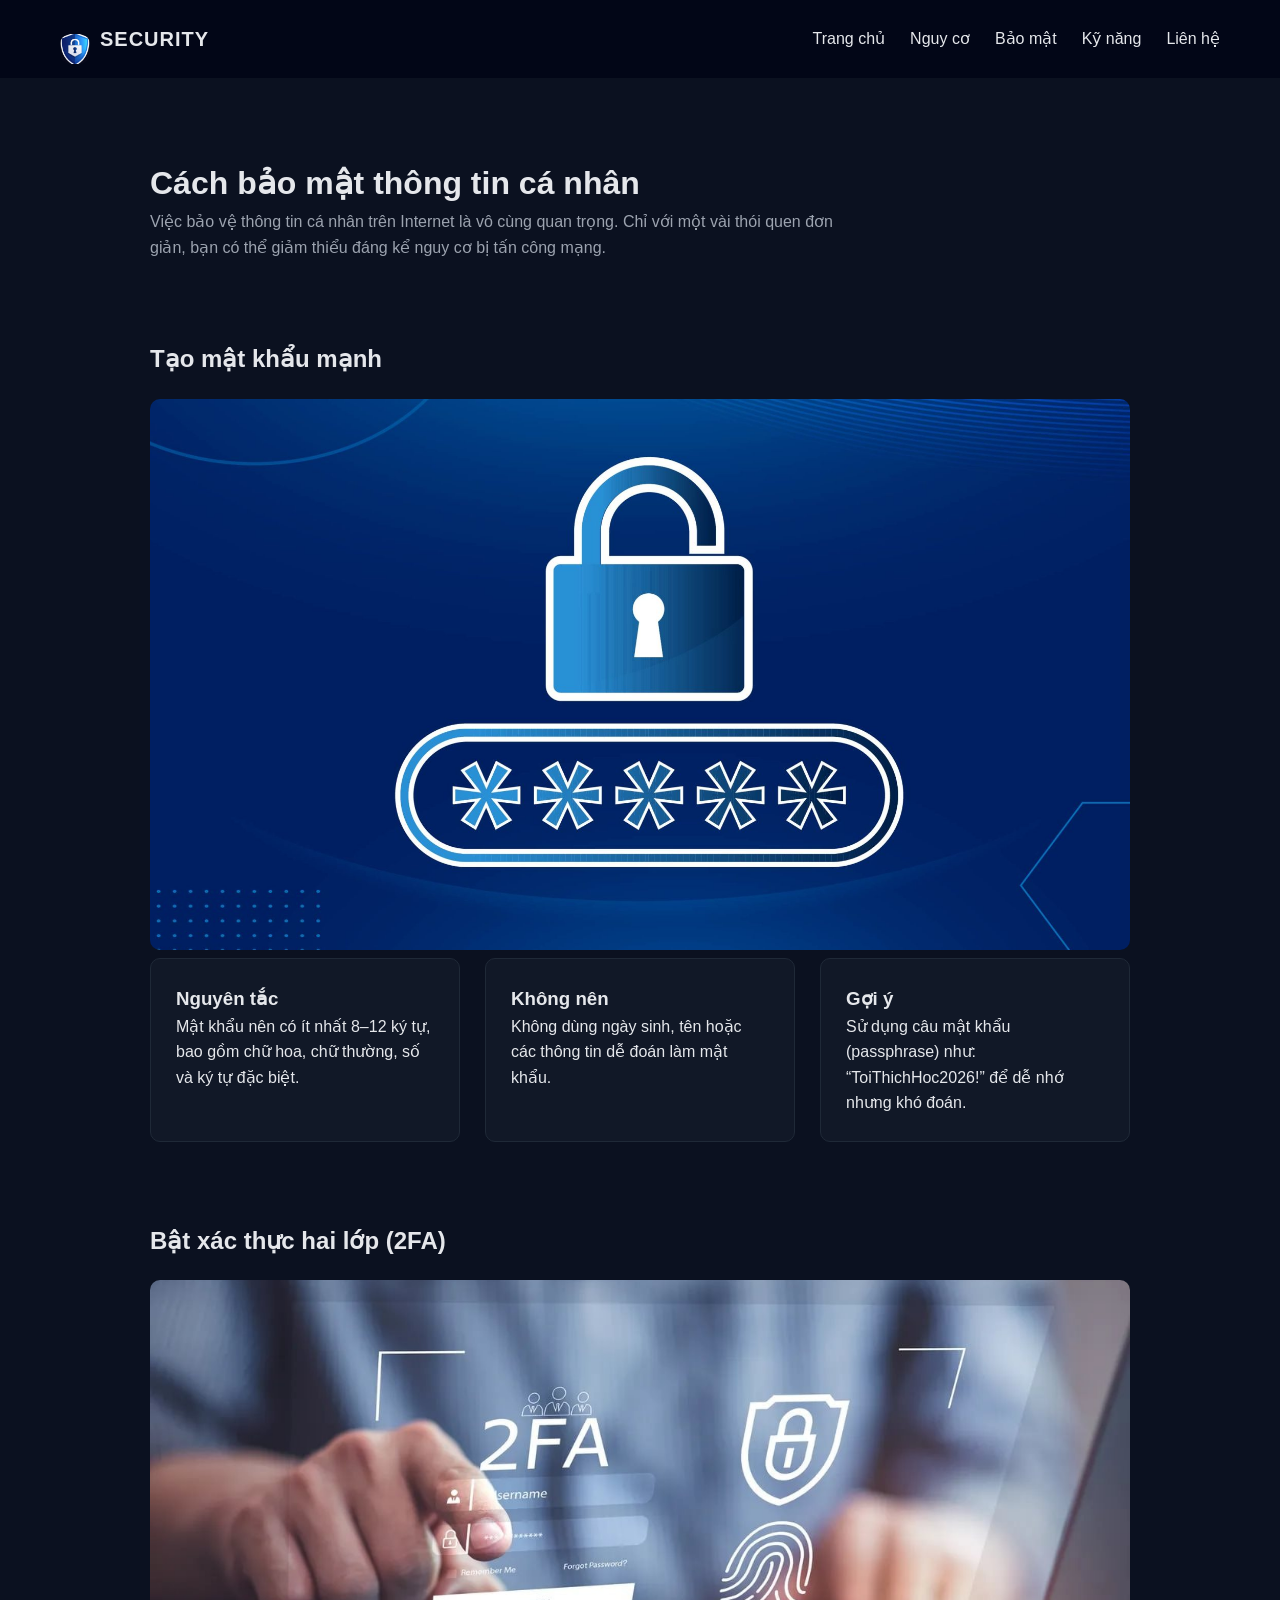
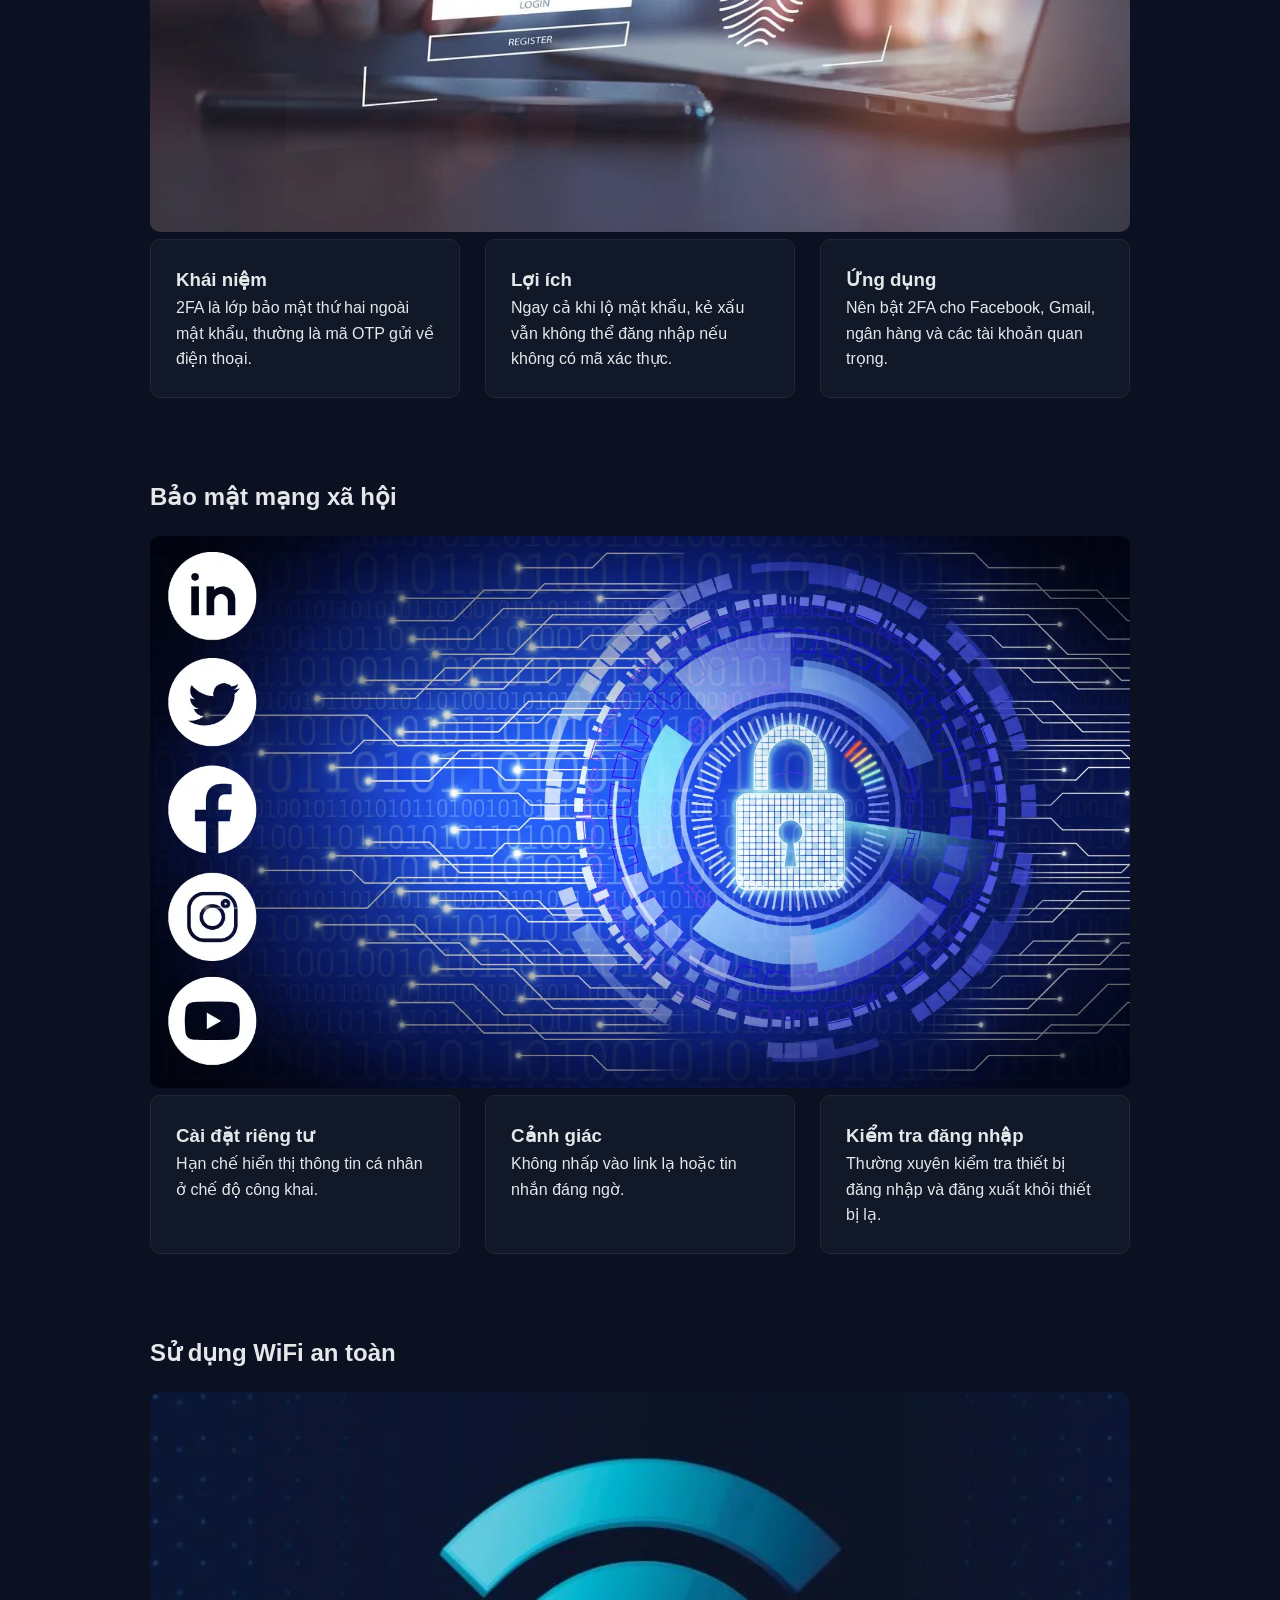
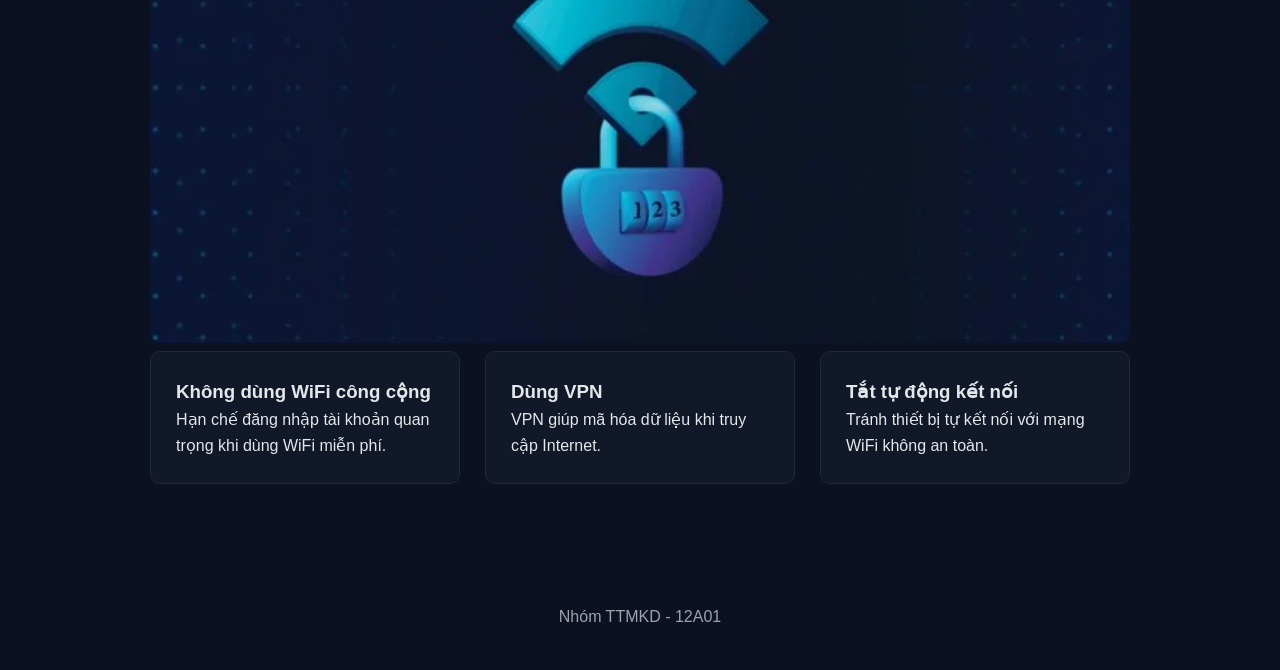
==== commit 5ed70f11: "Update baomat.html" ====
--- a/baomat.html
+++ b/baomat.html
@@ -75,7 +75,7 @@
 <!-- 2FA -->
 <div class="section">
 
-<h2>Bậ xác thực hai lớp (2FA)</h2>
+<h2>Bật xác thực hai lớp (2FA)</h2>
 
 <img src="2FA.webp">
 
